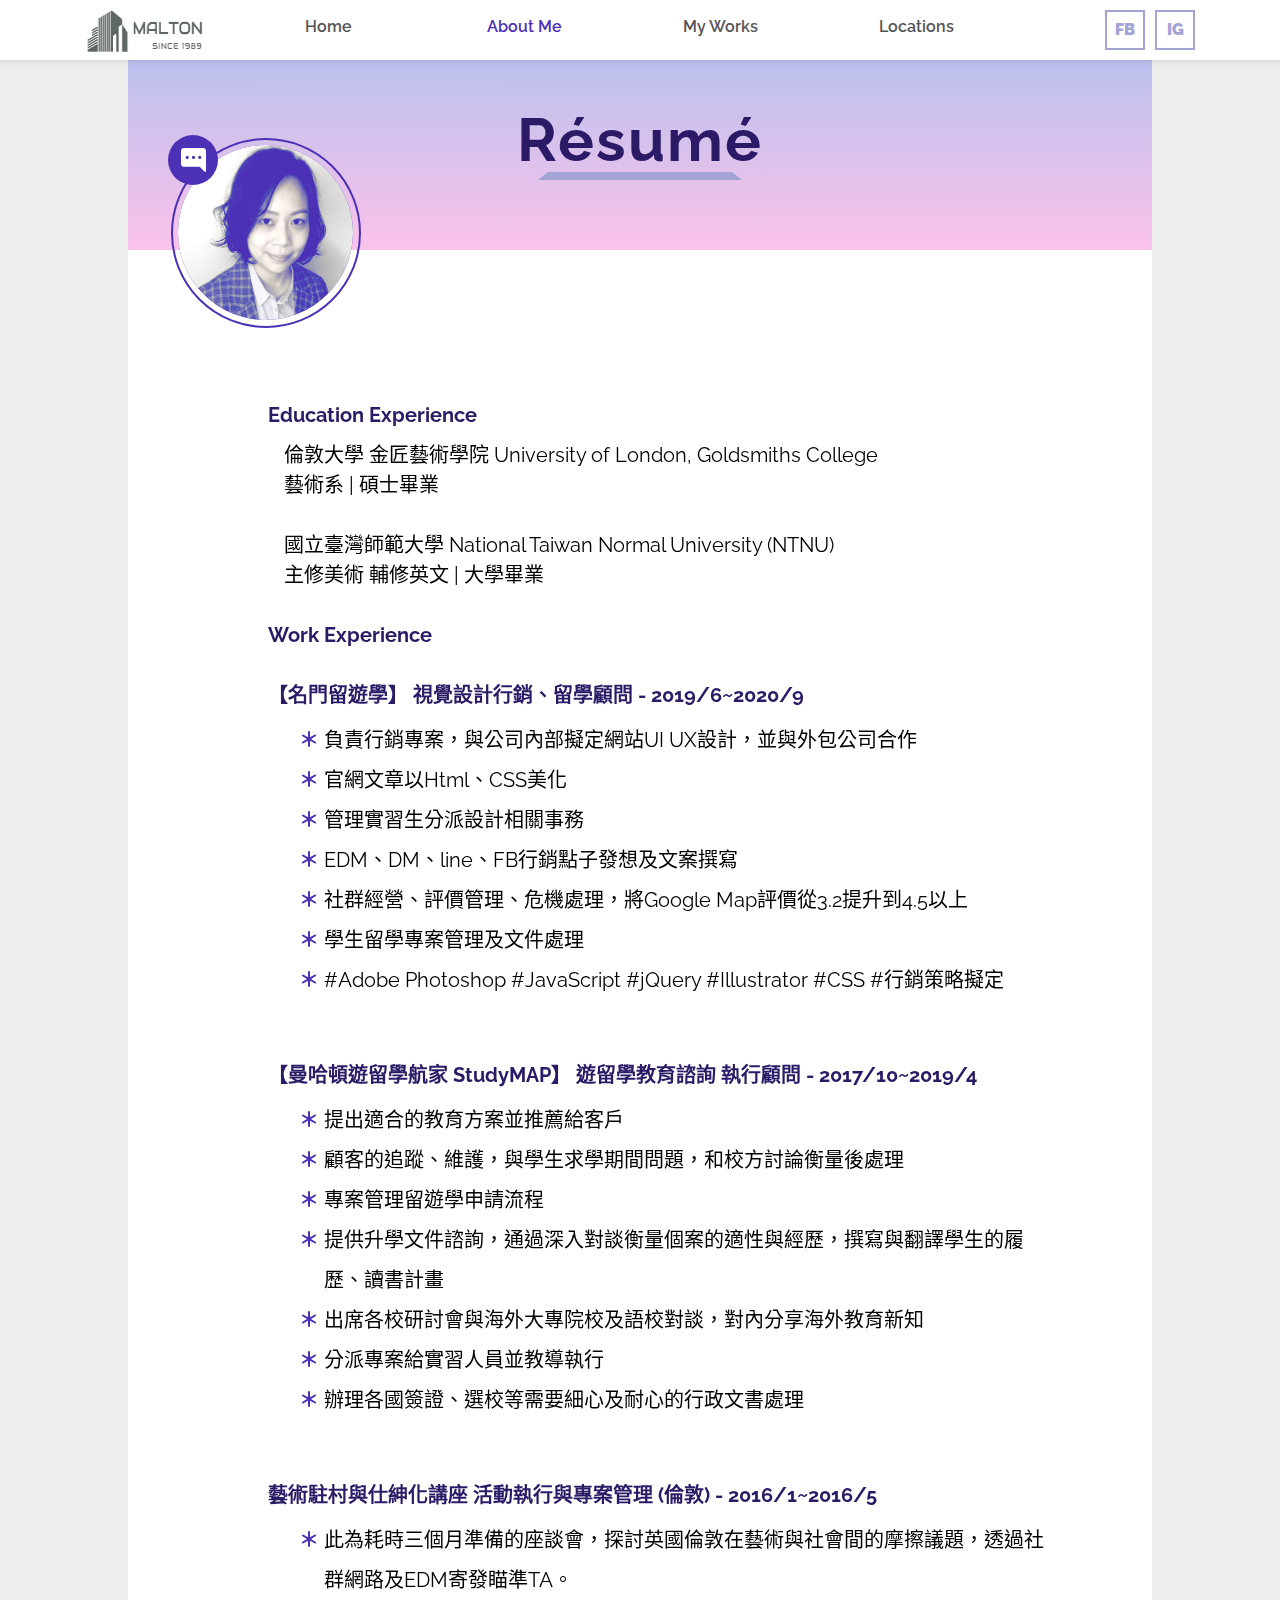
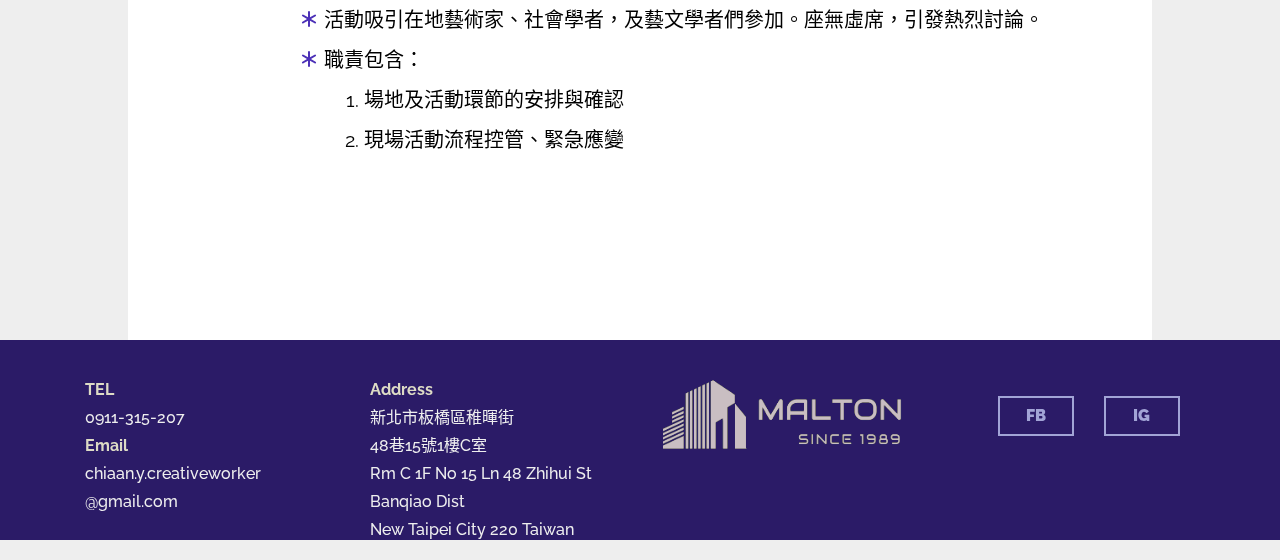
==== about.html @ 134e30ca "Initial commit" ====
<!DOCTYPE html>
<html lang="zh-TW">
<head>
    <meta charset="UTF-8">
    <meta name="viewport" content="width=device-width, initial-scale=1.0">
    <title>Chia-An Yang:Résumé</title>
    
    <link rel="icon" href="img/icons/browser.svg">
    <link rel="stylesheet" href="css/reset.css">
    <link rel="stylesheet" href="css/bootstrap-grid.css">
    <link href="https://fonts.googleapis.com/css2?family=Raleway:wght@400&display=swap" rel="stylesheet">
    <link rel="stylesheet" href="css/pattern.css">
    <link rel="stylesheet" href="css/style.css">
</head>
    <body>
        <!-- start nav section -->
    <nav class="show">
        <div class="container">
           <div class="nav-top">
               <!-- nav when scrolling -->
               <img class="logo2" src="img/Logo/malton-horizontal_2.PNG" alt="">
               <ul class="row d-none d-lg-flex d-md-flex">
                   <li class="col-lg-3 col-md-3 "><a title="Demo of a Homepage for business" href="index.html">Home</a></li>
                   <li class="col-lg-3 col-md-3 "><a title="My Résumé" class="is-highlight" href="about.html">About Me</a></li>
                   <li class="col-lg-3 col-md-3 "><a title="My portfolio"  href="products.html">My Works</a></li>
                   <li class="col-lg-3 col-md-3 "><a title="Demo of a localtion page" href="location.html">Locations</a></li>
               </ul>
               <div class="frame_btn">
                   <p>FB</p><p>IG</p>
               </div>
               <!-- nav-scroll hamburger -->
               <div class="frame_ham col-sm-2 col-3 d-lg-none d-md-none d-sm-flex d-flex order-last ">
                   <ul class="no-gutters flex-column">
                       <li class="col d-block"><a href="index.html">Home</a></li>
                       <li class="col d-block"><a href="about.html">About Me</a></li>
                       <li class="col d-block"><a href="products.html">My Works</a></li>
                       <li class="col d-block"><a href="location.html">Locations</a></li>
                       <li class="close-btn col d-block">X Close Menu</li>
                   </ul>
                   <img src="img/icons/ham.svg" alt="Hamburger">
               </div>
           </div>
        </div>
       </nav>
   <!-- end nav section -->
        <!-- start cv section -->
        <div class="cv_wrapper">
            <div class="cv_heading pattern-dots-md">
                <h1 class="center">Résumé</h1>
                <div class="personal-photo"><img src="img/Photo2_square.jpg" alt=""></div>
            </div>
            <section class="cv_body">
                <dl>
                    <!-- <dt class="cv_abMe">About Me</dt> -->
                    <!-- <dd class="cv_abMe">Lorem ipsum dolor sit amet consectetur adipisicing elit. Aspernatur omnis asperiores magni voluptatum cumque a, quisquam dolorem dolore quidem tempore!
                        Lorem ipsum dolor sit amet consectetur adipisicing elit. Reiciendis pariatur sed dicta repudiandae nobis molestias nostrum quaerat maxime autem fugit!
                    </dd> -->
    
                    <dt>Education Experience</dt>

                    <dd>倫敦大學 金匠藝術學院 University of London, Goldsmiths College</dd>
                    <dd>藝術系 | 碩士畢業</dd>
                    <dd>&emsp;</dd>
                    <dd> 國立臺灣師範大學 National Taiwan Normal University (NTNU)</dd>
                    <dd>主修美術 輔修英文 | 大學畢業</dd>   
    
                    <dt>Work Experience</dt>
                    <dt>【名門留遊學】 視覺設計行銷、留學顧問 - 2019/6~2020/9</dt>
                    <dd><ul class="cv_list">
                        <li> 負責行銷專案，與公司內部擬定網站UI UX設計，並與外包公司合作</li>
                        <li> 官網文章以Html、CSS美化</li>
                        <li> 管理實習生分派設計相關事務</li>
                        <li> EDM、DM、line、FB行銷點子發想及文案撰寫</li>
                        <li> 社群經營、評價管理、危機處理，將Google Map評價從3.2提升到4.5以上</li>
                        <li> 學生留學專案管理及文件處理</li>
                        <li>#Adobe Photoshop #JavaScript #jQuery #Illustrator #CSS #行銷策略擬定</li>
                    </ul></dd>
                    
                    <dd>&emsp;</dd>
                    <dt>【曼哈頓遊留學航家 StudyMAP】 遊留學教育諮詢 執行顧問 - 2017/10~2019/4</dt>
                    <dd>
                        <ul class="cv_list">
                            <li>  提出適合的教育方案並推薦給客戶</li>
                            <li>  顧客的追蹤、維護，與學生求學期間問題，和校方討論衡量後處理</li>
                            <li>  專案管理留遊學申請流程 </li>
                            <li>  提供升學文件諮詢，通過深入對談衡量個案的適性與經歷，撰寫與翻譯學生的履歷、讀書計畫</li>
                            <li>  出席各校研討會與海外大專院校及語校對談，對內分享海外教育新知</li>
                            <li>  分派專案給實習人員並教導執行</li>
                            <li>  辦理各國簽證、選校等需要細心及耐心的行政文書處理  </li>
                        </ul>
                    </dd>
                    <dd>&emsp;</dd>
                <dt>藝術駐村與仕紳化講座 活動執行與專案管理 (倫敦) - 2016/1~2016/5</dt>
                    <dd>
                        <ul class="cv_list">
                            <li> 此為耗時三個月準備的座談會，探討英國倫敦在藝術與社會間的摩擦議題，透過社群網路及EDM寄發瞄準TA。</li>
                            <li> 活動吸引在地藝術家、社會學者，及藝文學者們參加。座無虛席，引發熱烈討論。</li>
                            <li>職責包含：
                                <ol> 
                                <li> 場地及活動環節的安排與確認</li>
                                <li> 現場活動流程控管、緊急應變</li>
                                </ol>
                            </li>
                        </ul>
                    </dd>
                    <dd>&emsp;</dd>
                    <!-- <dd>title</dd>
                        <dd>
                            <ul class="cv_list">list of responsibilities

                            </ul>
                        </dd> -->
                </dl>
            </section>
        </div>
    
        <!-- end cv section -->
        <footer>
            <div class="container">
                <div class="row">
                    <ul class="footer-l col-lg-3 col-md-6 col-sm-6 col-12">
                        <li class="np"><span>TEL</span><br> 0911-315-207</li>
                        <li class="np"><span>Email</span><br>chiaan.y.creativeworker<br>@gmail.com</li>
                    </ul>
                    <ul class="footer-l col-lg-3 col-md-6 col-sm-6 col-12">
                        <li><span>Address</span><br>新北市板橋區稚暉街<br>48巷15號1樓C室<br>Rm C 1F No 15 Ln 48 Zhihui St Banqiao Dist<br>New Taipei City 220 Taiwan</li>
                    </ul>
                    <img class="col-lg-3 col-md-6 col-sm-12 col-12 order-first order-lg-0 order-md-0 flex-grow-0" src="img/Logo/malton-horizontal_2.PNG" alt="">
                    <ul class="footer-r col-lg-3 col-md-6 col-sm-12 col-12">
                        <li class="frame_btn col-5">
                            <p>FB</p>
                        </li>
                        <li class="frame_btn col-5">
                            <p>IG</p>
                        </li>
                    </ul>
                </div>
            </div>
        </footer>

<script src="js/jQuery/jquery-3.5.1.js"></script>   
<script>
$('.frame_ham').click(function(evt){

    if(!$('.frame_ham > ul').hasClass('open')){
            $('.frame_ham > ul').addClass('open');
            }
    })
    $('.close-btn').click(function(evt){
        evt.stopPropagation();
        $('.frame_ham > ul').removeClass('open');
})
</script>
    </body>
    </html>
---- css/pattern.css ----
.pattern-checks-sm{background-image:repeating-linear-gradient(45deg, currentColor 25%, transparent 25%, transparent 75%, currentColor 75%, currentColor),repeating-linear-gradient(45deg, currentColor 25%, transparent 25%, transparent 75%, currentColor 75%, currentColor);background-position:0 0,10px 10px;background-size:calc(2 * 10px) calc(2 * 10px)}.pattern-checks-md{background-image:repeating-linear-gradient(45deg, currentColor 25%, transparent 25%, transparent 75%, currentColor 75%, currentColor),repeating-linear-gradient(45deg, currentColor 25%, transparent 25%, transparent 75%, currentColor 75%, currentColor);background-position:0 0,25px 25px;background-size:calc(2 * 25px) calc(2 * 25px)}.pattern-checks-lg{background-image:repeating-linear-gradient(45deg, currentColor 25%, transparent 25%, transparent 75%, currentColor 75%, currentColor),repeating-linear-gradient(45deg, currentColor 25%, transparent 25%, transparent 75%, currentColor 75%, currentColor);background-position:0 0,50px 50px;background-size:calc(2 * 50px) calc(2 * 50px)}.pattern-checks-xl{background-image:repeating-linear-gradient(45deg, currentColor 25%, transparent 25%, transparent 75%, currentColor 75%, currentColor),repeating-linear-gradient(45deg, currentColor 25%, transparent 25%, transparent 75%, currentColor 75%, currentColor);background-position:0 0,100px 100px;background-size:calc(2 * 100px) calc(2 * 100px)}.pattern-grid-sm{background-image:linear-gradient(currentColor 1px, transparent 1px),linear-gradient(to right, currentColor 1px, transparent 1px);background-size:10px 10px}.pattern-grid-md{background-image:linear-gradient(currentColor 1px, transparent 1px),linear-gradient(to right, currentColor 1px, transparent 1px);background-size:25px 25px}.pattern-grid-lg{background-image:linear-gradient(currentColor 1px, transparent 1px),linear-gradient(to right, currentColor 1px, transparent 1px);background-size:50px 50px}.pattern-grid-xl{background-image:linear-gradient(currentColor 1px, transparent 1px),linear-gradient(to right, currentColor 1px, transparent 1px);background-size:100px 100px}.pattern-dots-sm{background-image:radial-gradient(currentColor .5px, transparent .5px);background-size:calc(10 * .5px) calc(10 * .5px)}.pattern-dots-md{background-image:radial-gradient(currentColor 1px, transparent 1px);background-size:calc(10 * 1px) calc(10 * 1px)}.pattern-dots-lg{background-image:radial-gradient(currentColor 1.5px, transparent 1.5px);background-size:calc(10 * 1.5px) calc(10 * 1.5px)}.pattern-dots-xl{background-image:radial-gradient(currentColor 2px, transparent 2px);background-size:calc(10 * 2px) calc(10 * 2px)}.pattern-cross-dots-sm{background-image:radial-gradient(currentColor .5px, transparent .5px),radial-gradient(currentColor .5px, transparent .5px);background-size:calc(20 * .5px) calc(20 * .5px);background-position:0 0,calc(10 * .5px) calc(10 * .5px)}.pattern-cross-dots-md{background-image:radial-gradient(currentColor 1px, transparent 1px),radial-gradient(currentColor 1px, transparent 1px);background-size:calc(20 * 1px) calc(20 * 1px);background-position:0 0,calc(10 * 1px) calc(10 * 1px)}.pattern-cross-dots-lg{background-image:radial-gradient(currentColor 1.5px, transparent 1.5px),radial-gradient(currentColor 1.5px, transparent 1.5px);background-size:calc(20 * 1.5px) calc(20 * 1.5px);background-position:0 0,calc(10 * 1.5px) calc(10 * 1.5px)}.pattern-cross-dots-xl{background-image:radial-gradient(currentColor 2px, transparent 2px),radial-gradient(currentColor 2px, transparent 2px);background-size:calc(20 * 2px) calc(20 * 2px);background-position:0 0,calc(10 * 2px) calc(10 * 2px)}.pattern-vertical-lines-sm{background-image:repeating-linear-gradient(to right, currentColor, currentColor 1px, transparent 1px, transparent);background-size:10px 10px}.pattern-horizontal-lines-sm{background-image:repeating-linear-gradient(0deg, currentColor, currentColor 1px, transparent 1px, transparent);background-size:10px 10px}.pattern-diagonal-lines-sm{background-image:repeating-linear-gradient(45deg, currentColor 0, currentColor 1px, transparent 0, transparent 50%);background-size:10px 10px}.pattern-vertical-lines-md{background-image:repeating-linear-gradient(to right, currentColor, currentColor 1px, transparent 1px, transparent);background-size:25px 25px}.pattern-horizontal-lines-md{background-image:repeating-linear-gradient(0deg, currentColor, currentColor 1px, transparent 1px, transparent);background-size:25px 25px}.pattern-diagonal-lines-md{background-image:repeating-linear-gradient(45deg, currentColor 0, currentColor 1px, transparent 0, transparent 50%);background-size:25px 25px}.pattern-vertical-lines-lg{background-image:repeating-linear-gradient(to right, currentColor, currentColor 1px, transparent 1px, transparent);background-size:50px 50px}.pattern-horizontal-lines-lg{background-image:repeating-linear-gradient(0deg, currentColor, currentColor 1px, transparent 1px, transparent);background-size:50px 50px}.pattern-diagonal-lines-lg{background-image:repeating-linear-gradient(45deg, currentColor 0, currentColor 1px, transparent 0, transparent 50%);background-size:50px 50px}.pattern-vertical-lines-xl{background-image:repeating-linear-gradient(to right, currentColor, currentColor 1px, transparent 1px, transparent);background-size:100px 100px}.pattern-horizontal-lines-xl{background-image:repeating-linear-gradient(0deg, currentColor, currentColor 1px, transparent 1px, transparent);background-size:100px 100px}.pattern-diagonal-lines-xl{background-image:repeating-linear-gradient(45deg, currentColor 0, currentColor 1px, transparent 0, transparent 50%);background-size:100px 100px}.pattern-vertical-stripes-sm{background-image:linear-gradient(90deg, transparent 50%, currentColor 50%);background-size:10px 10px}.pattern-horizontal-stripes-sm{background-image:linear-gradient(0deg, transparent 50%, currentColor 50%);background-size:10px 10px}.pattern-diagonal-stripes-sm{background:repeating-linear-gradient(45deg, transparent, transparent 10px, currentColor 10px, currentColor calc(2 * 10px))}.pattern-vertical-stripes-md{background-image:linear-gradient(90deg, transparent 50%, currentColor 50%);background-size:25px 25px}.pattern-horizontal-stripes-md{background-image:linear-gradient(0deg, transparent 50%, currentColor 50%);background-size:25px 25px}.pattern-diagonal-stripes-md{background:repeating-linear-gradient(45deg, transparent, transparent 25px, currentColor 25px, currentColor calc(2 * 25px))}.pattern-vertical-stripes-lg{background-image:linear-gradient(90deg, transparent 50%, currentColor 50%);background-size:50px 50px}.pattern-horizontal-stripes-lg{background-image:linear-gradient(0deg, transparent 50%, currentColor 50%);background-size:50px 50px}.pattern-diagonal-stripes-lg{background:repeating-linear-gradient(45deg, transparent, transparent 50px, currentColor 50px, currentColor calc(2 * 50px))}.pattern-vertical-stripes-xl{background-image:linear-gradient(90deg, transparent 50%, currentColor 50%);background-size:100px 100px}.pattern-horizontal-stripes-xl{background-image:linear-gradient(0deg, transparent 50%, currentColor 50%);background-size:100px 100px}.pattern-diagonal-stripes-xl{background:repeating-linear-gradient(45deg, transparent, transparent 100px, currentColor 100px, currentColor calc(2 * 100px))}.pattern-zigzag-sm{background:linear-gradient(135deg, currentColor 25%, transparent 25%) -10px 0,linear-gradient(225deg, currentColor 25%, transparent 25%) -10px 0,linear-gradient(315deg, currentColor 25%, transparent 25%),linear-gradient(45deg, currentColor 25%, transparent 25%);background-size:calc(2 * 10px) calc(2 * 10px)}.pattern-zigzag-md{background:linear-gradient(135deg, currentColor 25%, transparent 25%) -25px 0,linear-gradient(225deg, currentColor 25%, transparent 25%) -25px 0,linear-gradient(315deg, currentColor 25%, transparent 25%),linear-gradient(45deg, currentColor 25%, transparent 25%);background-size:calc(2 * 25px) calc(2 * 25px)}.pattern-zigzag-lg{background:linear-gradient(135deg, currentColor 25%, transparent 25%) -50px 0,linear-gradient(225deg, currentColor 25%, transparent 25%) -50px 0,linear-gradient(315deg, currentColor 25%, transparent 25%),linear-gradient(45deg, currentColor 25%, transparent 25%);background-size:calc(2 * 50px) calc(2 * 50px)}.pattern-zigzag-xl{background:linear-gradient(135deg, currentColor 25%, transparent 25%) -100px 0,linear-gradient(225deg, currentColor 25%, transparent 25%) -100px 0,linear-gradient(315deg, currentColor 25%, transparent 25%),linear-gradient(45deg, currentColor 25%, transparent 25%);background-size:calc(2 * 100px) calc(2 * 100px)}.pattern-triangles-sm{background-image:linear-gradient(45deg, currentColor 50%, transparent 50%);background-size:10px 10px}.pattern-triangles-md{background-image:linear-gradient(45deg, currentColor 50%, transparent 50%);background-size:25px 25px}.pattern-triangles-lg{background-image:linear-gradient(45deg, currentColor 50%, transparent 50%);background-size:50px 50px}.pattern-triangles-xl{background-image:linear-gradient(45deg, currentColor 50%, transparent 50%);background-size:100px 100px}.text-pattern{-webkit-background-clip:text;background-clip:text;-webkit-text-fill-color:transparent}.pattern-w-sm{width:10px}.pattern-h-sm{height:10px}.pattern-w-md{width:25px}.pattern-h-md{height:25px}.pattern-w-lg{width:50px}.pattern-h-lg{height:50px}.pattern-w-xl{width:100px}.pattern-h-xl{height:100px}
/*# sourceMappingURL=pattern.min.css.map */
---- css/style.css ----
/*
1. global
    {variable; generic tags; z-index rule}
2. nav
3. 

code pen style reference:
https://codepen.io/chia-an-yang/pen/bGpMVVq
*/


/* ==== Global ==== */

:root{
    --main-c: #4c31b7;
    --main-dk-c: #2b1b67;
    --support-c: #a2a4d6;
    --support2-c: #dddbc5;
    --font-c: #555;
    --highlight-c: #afed9c;
    --bg-c: #EEE;
    --font: 'Raleway', sans-serif;
    --border:5px solid lightgray;
    --trans: All 0.3s ;
    --box-sh: 0 0 10px rgba(0,0,0,0.1), 0 0 5px rgba(0,0,0,0.1);
  
}
*{
    font-family: var(--font);
    box-sizing:border-box;
}
html,body{
  background-color: var(--bg-c);
}

section {
    position: relative;
    margin: 50px;
    /* border: var(--border); */
    border-radius: 5px;
    padding: 10px 30px 20px;
    background-color: rgba(256,256,256,0.6);
  }
  @media (min-width:993px) and (max-width:1200px){
    section {
      margin: 30px;
      padding: 10px 20px 20px;
    }
  }
  @media (min-width:769px) and (max-width:992px){
    section {
      margin: 15px;
      padding: 10px 15px 20px;
    }
    }
  @media (max-width:768px){
    section {
      margin: 15px;
      padding: 10px 10px 20px;
    }
  }
h1 {
    font-weight: 700;
    font-size: 60px;
    margin: 20px 0;
    line-height: 2.5em;
    color: #222;
  }
  @media (min-width:993px) and (max-width:1200px){
    h1 {
      font-size: 48px;
      margin: 15px 0;
    }
  }
  @media (min-width:769px) and (max-width:992px){
    h1 {
      font-size: 36px;
    }
    }
    @media (max-width:768px){
      h1 {
        font-size: 36px;
        font-weight: 500;
      }
      }
  
h3 {
    font-weight: 600;
    font-size: 40px;
    margin: 20px 0;
    line-height: 2.5rem;
    color: #4c31b7;
  }
@media (min-width:769px) and (max-width:992px){
    h3 {
      font-size: 36px;
      margin: 15px 0;
      line-height: 2rem;
    }
  }
@media (max-width:768px){
    h3 {
      font-size: 25px;
      line-height: 1.5rem;
    }
    }
.np{
  white-space: nowrap;
}
.row h1{
  flex: 1;
}
h1.center{
  text-align: center;
  margin: 40px 0;
  line-height: 2.5rem;
  letter-spacing: 2px;
}
h1.center:after{
  content: "";
  display: block;
  height: 10px;
  width: 20%;
  border-bottom: 8px solid #a2a4d6;
  position: relative;
  bottom: -10px;
  margin: 0 auto;
  border-left: 10px solid transparent;
  border-right: 10px solid transparent;
}

h3.center {
    letter-spacing: 2px;
  }
  h3.center:after {
    content: "";
    display: block;
    height: 100%;
    width: 0;
    border-left: 8px solid #a2a4d6;
    position: absolute;
    top: 0;
    left:-10px;
    margin: 0 auto;
    border-top: 20px solid transparent;
    border-bottom: 20px solid transparent;
  }
  
  p,a {
    font-weight: 600;
    font-size: 16px;
    margin: 20px 0;
    line-height: 2.5rem;
    color: #555;
  }
  @media (max-width:768px){
    p,a {
      line-height: 1.5rem;
    }
    }
  a{
      text-decoration: none;
  }
  a:link{
      color: inherit;
      line-height: 1.5rem;
  }
  ul{
      list-style-type: none;  
  }
  a.is-highlight{
    color: var(--main-c) ;
  }

  /* ==== nav ==== */
nav{
    position: absolute;
    left:50%;
    transform: translateX(-50%);
    width:100%;
  }
  nav .row .frame_btn p,nav ul li{
    cursor: pointer;
  }
  nav{
      z-index: 100;

  }
  .nav-top{
      height: 15px;
      visibility: hidden;
  }
  nav ul.nav-btm{
      height: 100px;
      justify-content: flex-end;
      mix-blend-mode: multiply;
  }
  @media (max-width:768px){
    nav ul.nav-btm{
      pointer-events: none;
    }
  }
  nav .nav-btm{
    justify-content: flex-end;
  }
  @media (max-width:576px){
    nav ul.nav-btm{
      justify-content: space-between;
    }
  }
  nav ul.nav-btm.row,nav .nav-top ul.row{
    height: 60px;
  }
  nav .nav-top ul.row{
   margin-top: 0;
   margin-bottom: 0;
  }
  nav .nav-btm.row > li,nav .nav-top ul li{
    position: relative;
    text-align: center;
    line-height:20px;
    padding-top:15px;
    height:100%;
    color: var(--font-c);
    transition: var(--trans);
  }


  ul.nav-btm > li::after{
    content: "";
    display: block;
    height: 0px;
    width: 20px;
    border-bottom: 5px solid #a2a4d6;
    position: absolute;
    bottom: 0;
    left:50%;
    transform: translateX(-50%);
    margin: 0 auto;
    border-left: 10px solid transparent;
    border-right: 10px solid transparent;
  }
  ul.nav-btm > li:hover{
    color: var(--main-c);
    height: 50px;
  }
  nav .nav-btm .logo{
    position: absolute;
    left:50%;
    transform: translateX(-50%);
    display: block;
    width: 100px;
    height: auto;
    margin: 0 auto;
    mix-blend-mode: multiply;
  }
  nav .frame_btn{
    display: flex;
    flex-direction: row;
    justify-content: flex-end;
  }

  nav .frame_btn p{
    flex:40px;
    flex-grow:0;
    flex-shrink:0;
    margin-left: 10px;
    color: var(--support-c);
  }
  .frame_btn p{
    display: block;
    line-height:36px;
    height:40px;
    color: var(--support-c);
    font-weight: 900;
    border: 2px solid var(--support-c);
    text-align: center;
    cursor: pointer;
  }
nav .frame_ham > ul{
  margin-top: 0;
  position: absolute;
  top: 0;
  right: 0;
  height: 40px;
  width: 40px;
  overflow: hidden;
  border: 2px solid var(--support-c);
  transition: var(--trans);
  background-color: rgba(238,238,238,0);
}

  
.frame_ham > ul.open{
height:auto;
width: 250px;
padding: 10px 30px 30px 5px;
background-color: rgba(238,238,238,0.8);
}
nav .frame_ham > ul li{
  padding:2px 10px 2px;
  border-bottom: 2px solid var(--main-c);
}
nav .frame_ham > ul li:hover{
background-color: var(--main-c);
color: var(--bg-c);
}
nav .frame_ham > ul li:last-child{
  padding:5px 10px;
  margin: 2px auto;
  border-bottom: none;
  color: #EEE;
  background-color: var(--support-c);
}
.frame_ham{
  flex: 40px;
  margin-top: 20px;
  margin-bottom: 20px;
  height:40px;
  width: 40px;
  padding: 5px;
  color: var(--support-c);
  cursor: pointer;
  transition: var(--trans);
}
.nav-top .frame_ham{
  margin-top: 10px;
}
.frame_ham img{
  height:30px;
  width: 35px;
  position: absolute;
  top: 5px;
  right: 5px;
  }


  /* ==== carasoul ==== */
  .carasoul{
    position: absolute;
    top: 0;
    margin: 0;
    padding: 0;
    z-index: 1;
    height: 100vh;
    overflow: hidden;
  }
  .carasoul img{
    width:100%;
    min-width: 1000px;
    object-position: center;
  }
  /* ==== carasoul-txt ==== */
.carasoul-txt-1,.carasoul-txt-2{
  position: absolute;
  top:100vh;
  left:10%;
  width:30%;
  opacity: 0;
  z-index: 10;
}
@media (min-width:769px) and (max-width:992px){
  .carasoul-txt-1,.carasoul-txt-2{
      margin: 30px;
      left: 0;
      width:50%;
    }
  }
@media (max-width:768px){
.carasoul-txt-1,.carasoul-txt-2{
    position: absolute;
    top:100vh;
    margin: 15px;
    left: 0;
    width:calc(100% - 30px);
  }
}
.flyIn{
  animation: flyIn 1s 0.5s both;
}
@keyframes flyIn{
    0%{top:100vh;opacity: 0;}
    100%{top:220px;opacity: 1;}
  }
  .carasoul-txt-1 .frame_btn p,.carasoul-txt-2 .frame_btn p{
    color: var(--main-c);
    border-color: var(--main-c);
  }
  /* ==== intros ==== */
  .wrapper{
    top:100vh;
    position: relative;
    display: flex;
    flex-direction: column;
    color: #FFF;
    background-color: var(--bg-c);

  }
  .intro-1,.intro-2{
    flex:1;
    padding-top:50px;
    padding-bottom: 150px;
  }
  .intro-1 img,.intro-2 img{
    mix-blend-mode: multiply;
    display: block;
    margin-top: 25px;
    margin-left:auto;
    margin-right:auto;
    max-width: 100%;
  }
  .intro-2{
    flex:1;
        background-image: url(../img/carousel_1.jpg);
    background-size: cover;
    background-repeat: no-repeat;
    background-attachment: fixed;
    
  }
  .intro-2 .container .row{
    flex-direction: row-reverse;
  }
  .intro-2 h3,.intro-2 p{
    color: #FFF;
  }
  .intro-2 img{
    mix-blend-mode: normal;
    display: block;
    width:90%;
    height: auto;
    object-fit: contain;
    margin-left: 0;
    filter: grayscale(40%) brightness(120%);
    opacity: 0.9;
  }
 /* ==== footer ==== */
 footer{
   flex:1;
   height:200px;
   background-color: var(--main-dk-c);
   padding-top: 20px;
   padding-bottom: 50px;
   
 }
 footer ul li{
  font-weight: 500;
  color: var(--bg-c);
 }
 @media (min-width:769px) and (max-width:992px){
  footer ul li{
    text-align: center;
   }
  }
@media (max-width:768px){
  footer ul li{
text-align: center;
   }
}
 footer ul li span{
  font-weight: 700;
  color: var(--support2-c);
  display:inline-block;
  margin-right: 20px;
 }
 .footer-l li{
   line-height: 28px;
 }
 .footer-r{
   display: flex;
   flex-direction: row;
   justify-content: flex-end;
 }
 @media (max-width:768px){
  .footer-r{
    justify-content: center;
   }
}
 .footer-r li{
   flex:1;
 }
 footer img{
  mix-blend-mode: lighten;
  height: 80px;
  object-fit: contain;
  filter: invert(1);
  margin-top: 16px;
 }

  /* ==== map ==== */
  .wrapper.w_map{
  top:60px;
  padding-bottom: 0;
  }
  .wrapper.w_map section{
    padding-bottom: 150px;
    }
nav.show{
  width:100vw;
  background-color: #fff;
  box-shadow: 0 0 10px rgba(0,0,0,0.1), 0 0 5px rgba(0,0,0,0.1);
  position: fixed;
  top:0;
}
nav.show .nav-top{
  visibility: visible;
  display: flex;
  width: 100%;
  height:60px;
  /* overflow: hidden;  */
  background-color: #fff;
}
nav.show .nav-btm{
  display:none;
}

nav.show ul li:after{
  display: none;
}
nav.show .logo2{
  flex:2;
  width: 120px;
  height: 48px;
  opacity: 0.8;
  flex-grow: 0;
  margin-top: 8px;
}
nav.show ul{
  flex:8;
}
nav.show .frame_btn{
  flex:2;
}
nav.show .frame_btn p{
  margin-top: 10px;
  margin-bottom: 10px;
}
.map h3{
  font-size: 30px;
}
.map p{
  height: fit-content;
  align-self: end;
  line-height: 20px;
}
.map iframe{
border: var(--border);
width: 100%;
height: 400px;
}
.map .row{
  padding: 20px 20px;
  align-items: baseline;
}
/* ==== products ==== */
.product.wrapper{
  top:60px
}
.product-sec{
  padding: 20px;
  margin-left: 20px;
  margin-right: 20px;
}
.product-sec h3{
font-size: 36px;
letter-spacing: 2px;
}
.product-holder,.product-genre{
  overflow: hidden;
  flex-grow: 0;
  flex-shrink: 0; 
   
}
.product-holder{
  box-shadow: 0 0 20px rgba(0,0,0,0.1),0 0 5px rgba(0,0,0,0.2);
  overflow: hidden;
  margin-bottom: 15px;
}
.product-img{
  position: relative;
  width: 100%;
  flex: 200px;
  flex-grow: 0;
  overflow: hidden;
  padding:0;

}
.product-img>img{
  position: relative;
  object-fit: cover;
  min-height: 100%;
  min-width: 100%;
  height: 200px;
  width: 250px;
  box-shadow: inset 0 0 10px rgba(0,0,0,0.6);
}
.product-text{
  width: 100%;
  line-height: 1.5rem;
  padding:0 15px;
}
.product-text dt,.product-text dd{
  color: var(--font-c);
  font-size: 16px;
  line-height: 1.5rem;
  margin: 5px 0;
}
 
.product-text dt{
  font-weight: 700;
}
.product-text dd span{
  text-decoration: underline;
  color: var(--main-c);
  margin: 0 5px;
}
.goto-link{
  display: block;
  position: absolute;
  top:1em;
  right:17px;
  background-image: url(../img/icons/goto.svg);
  background-size: contain;
  height: 20px;
  width: 20px;
  margin: 0;
  cursor: pointer;
}
/* ==== about me ==== */
/* cv section */
.cv_wrapper{
  position: relative;
  height:auto;
  width:100%;
  max-width:1024px;
  margin:0 auto;
  background-color: #fff;
  padding:0 0 50px;
}
.cv_wrapper h1{
  color: var(--main-dk-c)
}

.cv_heading{
  position: relative;
  height:250px;
  /* background-image: url(../img/CV_bg.jpg); */
  /* background-size: cover; */
  background:linear-gradient(to top, #fbc2eb 0%, #a6c1ee 100%);;
  text-align: center;
  padding-top:80px;
  
}
@media (min-width:769px) and (max-width:992px){
  .cv_heading{
    height:300px;
  }
}
@media (max-width:768px){
  .cv_heading{
    height:400px;
    padding-top:120px;
  }
  }
.cv_wrapper .personal-photo{
  position: absolute;
  bottom:-70px;
  left:50px;
  height:175px;
  width:175px;
  border-radius: 50%;
  background-color: var(--main-c);
  
}
@media (max-width:768px){
  .cv_wrapper .personal-photo{
    bottom:-80px;
    left:50%;
    transform: translateX(-50%);    
  }
  }
.cv_wrapper .personal-photo img{
  display:block;
  position: absolute;
  top:0;
  left:0;
  height:175px;
  width:175px;
  border-radius: 50%;
  filter: grayscale(80%) brightness(110%);
  mix-blend-mode: lighten;
  overflow: hidden;
  
}
.cv_wrapper .personal-photo:before{
  content:"";
  position: absolute;
  top:50%;
  left:50%;
  transform: translate(-50%, -50%);
  height:190px;
  width:190px;
  border-radius: 50%;
  border:2px solid var(--main-c);
}
.cv_wrapper .personal-photo:after{
  content:"";

  color:#FFF;
  position: absolute;
  top:0;
  left:0;
  transform: translate(-20%, -20%);
  height:50px;
  width:50px;
  border-radius: 50%;
  background-color:var(--main-c);
  background-image: url(../img/icons/aboutPage__photo-icon.svg);
  background-size: 50%;
  background-position: center;
  background-repeat: no-repeat;
}
.cv_body{
  padding:0;
  margin: 150px 100px 100px;
  margin-left: 120px;
}
@media (min-width:769px) and (max-width:992px){
  .cv_body{
    margin: 150px  100px 50px;
    margin-left: 60px;
  }
  }
@media (max-width:768px){
  .cv_body{
    margin: 100px 15px 50px;
    margin-left: 15px;
  }
}
.cv_body dl{
  font-family: 'Raleway', sans-serif;
  font-size: 20px;
  line-height: 30px;
  margin-top:50px;
  margin-left:20px;
}
.cv_body dl dt{
  color:var(--main-dk-c);
  font-family: inherit;
  font-weight: 700;
  margin-top:30px;
  margin-bottom: 10px;
}
.cv_body dl dd{
  font-family: inherit;
  font-weight: 400;
  margin-left: 1rem;
}
@media (max-width:768px){
  .cv_body dl dd{
    margin-left: 0;
  }
  }
.cv_body .cv_abMe{
  color:var(--main-dk-c);
  text-align: center;
}
ul.cv_list{
  list-style-image: url(../img/icons/aboutPage__list-img.svg);
  line-height: 2.5rem;
}
ul.cv_list li>ol{
  list-style-image: none;
}
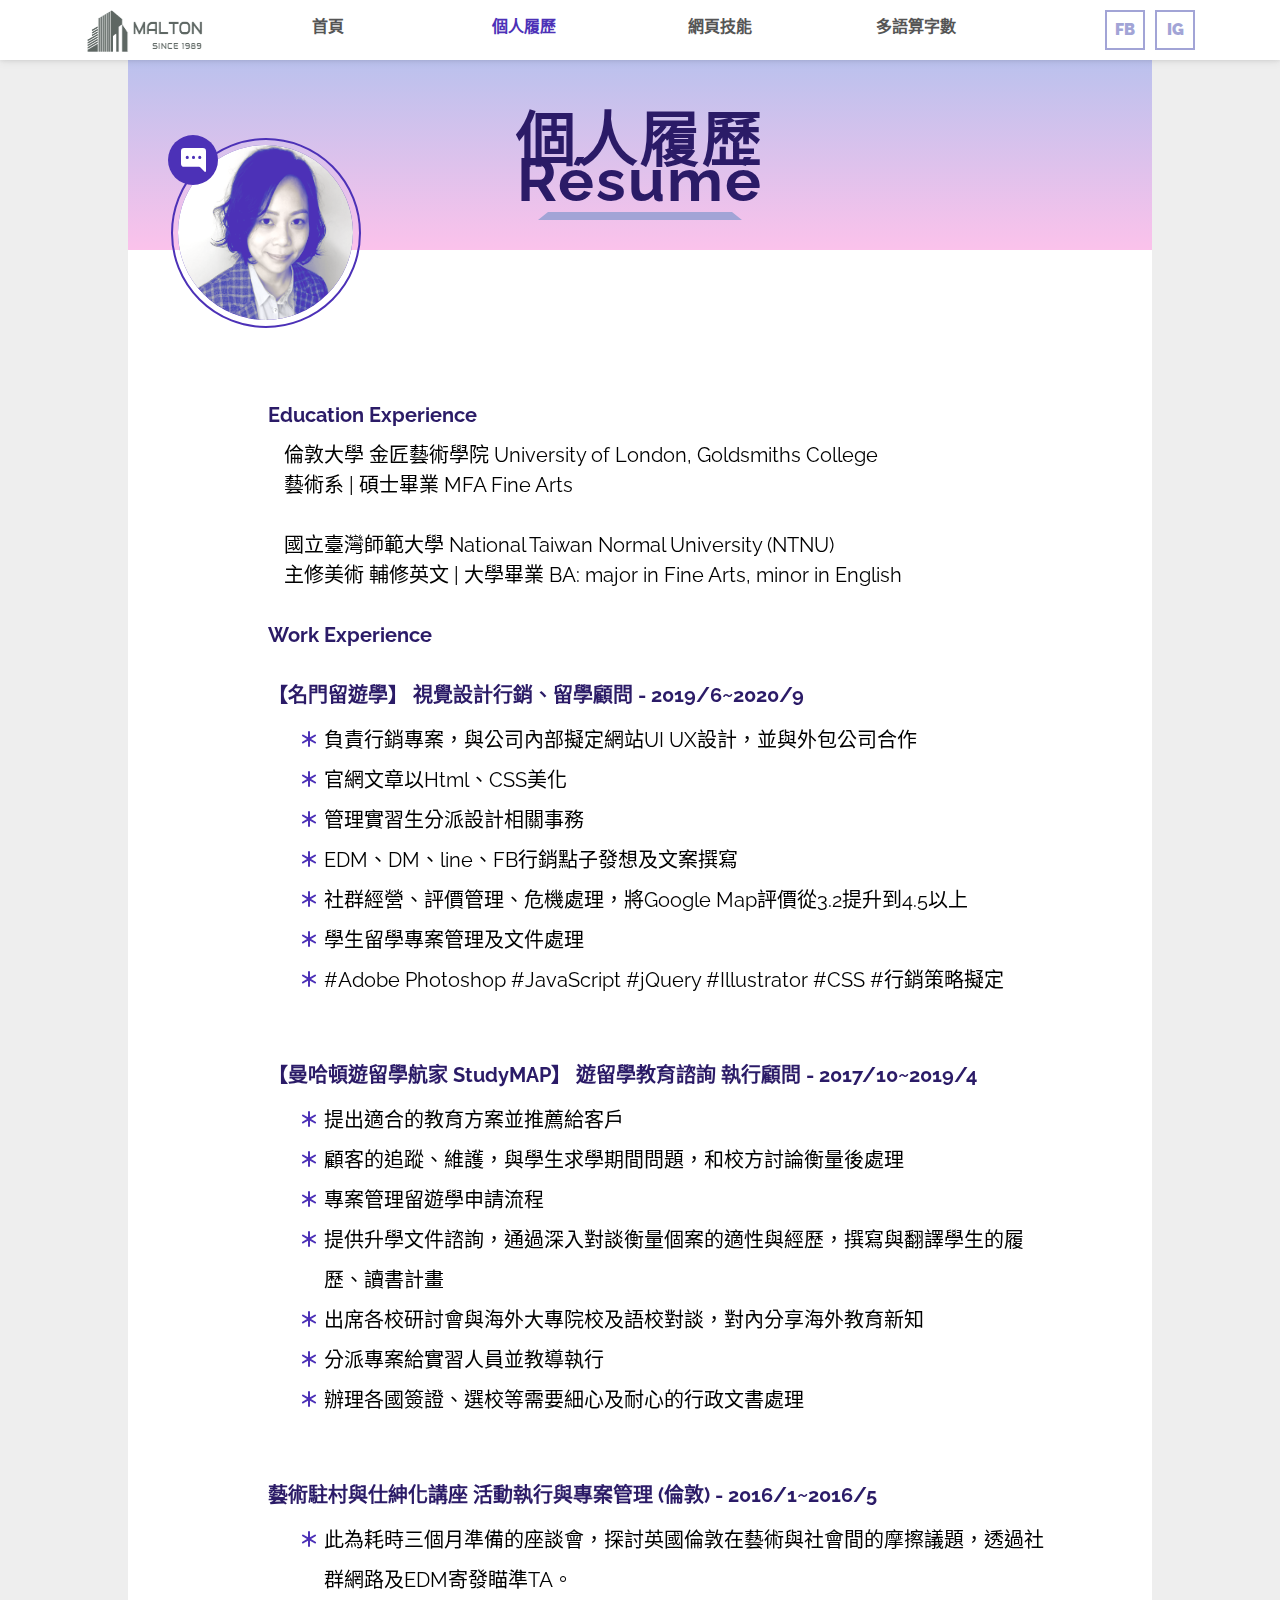
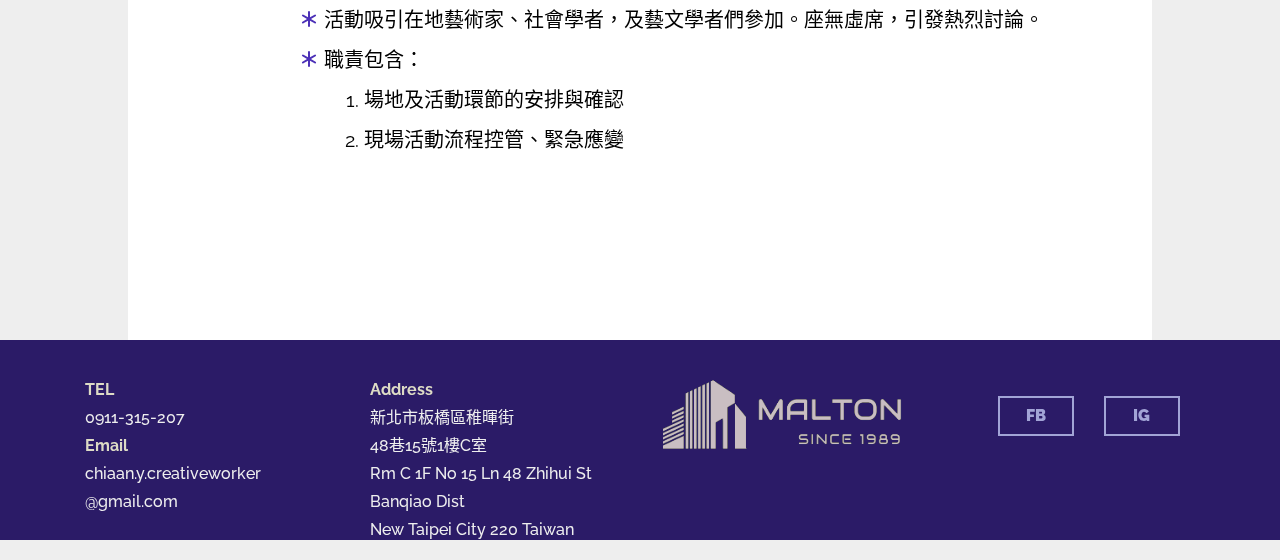
==== commit cc72c1cd: "Revised zh-TW ver. with new links...etc" ====
--- a/about.html
+++ b/about.html
@@ -1,155 +1,160 @@
-<!DOCTYPE html>
-<html lang="zh-TW">
-<head>
-    <meta charset="UTF-8">
-    <meta name="viewport" content="width=device-width, initial-scale=1.0">
-    <title>Chia-An Yang:Résumé</title>
-    
-    <link rel="icon" href="img/icons/browser.svg">
-    <link rel="stylesheet" href="css/reset.css">
-    <link rel="stylesheet" href="css/bootstrap-grid.css">
-    <link href="https://fonts.googleapis.com/css2?family=Raleway:wght@400&display=swap" rel="stylesheet">
-    <link rel="stylesheet" href="css/pattern.css">
-    <link rel="stylesheet" href="css/style.css">
-</head>
-    <body>
-        <!-- start nav section -->
-    <nav class="show">
-        <div class="container">
-           <div class="nav-top">
-               <!-- nav when scrolling -->
-               <img class="logo2" src="img/Logo/malton-horizontal_2.PNG" alt="">
-               <ul class="row d-none d-lg-flex d-md-flex">
-                   <li class="col-lg-3 col-md-3 "><a title="Demo of a Homepage for business" href="index.html">Home</a></li>
-                   <li class="col-lg-3 col-md-3 "><a title="My Résumé" class="is-highlight" href="about.html">About Me</a></li>
-                   <li class="col-lg-3 col-md-3 "><a title="My portfolio"  href="products.html">My Works</a></li>
-                   <li class="col-lg-3 col-md-3 "><a title="Demo of a localtion page" href="location.html">Locations</a></li>
-               </ul>
-               <div class="frame_btn">
-                   <p>FB</p><p>IG</p>
-               </div>
-               <!-- nav-scroll hamburger -->
-               <div class="frame_ham col-sm-2 col-3 d-lg-none d-md-none d-sm-flex d-flex order-last ">
-                   <ul class="no-gutters flex-column">
-                       <li class="col d-block"><a href="index.html">Home</a></li>
-                       <li class="col d-block"><a href="about.html">About Me</a></li>
-                       <li class="col d-block"><a href="products.html">My Works</a></li>
-                       <li class="col d-block"><a href="location.html">Locations</a></li>
-                       <li class="close-btn col d-block">X Close Menu</li>
-                   </ul>
-                   <img src="img/icons/ham.svg" alt="Hamburger">
-               </div>
-           </div>
-        </div>
-       </nav>
-   <!-- end nav section -->
-        <!-- start cv section -->
-        <div class="cv_wrapper">
-            <div class="cv_heading pattern-dots-md">
-                <h1 class="center">Résumé</h1>
-                <div class="personal-photo"><img src="img/Photo2_square.jpg" alt=""></div>
-            </div>
-            <section class="cv_body">
-                <dl>
-                    <!-- <dt class="cv_abMe">About Me</dt> -->
-                    <!-- <dd class="cv_abMe">Lorem ipsum dolor sit amet consectetur adipisicing elit. Aspernatur omnis asperiores magni voluptatum cumque a, quisquam dolorem dolore quidem tempore!
-                        Lorem ipsum dolor sit amet consectetur adipisicing elit. Reiciendis pariatur sed dicta repudiandae nobis molestias nostrum quaerat maxime autem fugit!
-                    </dd> -->
-    
-                    <dt>Education Experience</dt>
-
-                    <dd>倫敦大學 金匠藝術學院 University of London, Goldsmiths College</dd>
-                    <dd>藝術系 | 碩士畢業</dd>
-                    <dd>&emsp;</dd>
-                    <dd> 國立臺灣師範大學 National Taiwan Normal University (NTNU)</dd>
-                    <dd>主修美術 輔修英文 | 大學畢業</dd>   
-    
-                    <dt>Work Experience</dt>
-                    <dt>【名門留遊學】 視覺設計行銷、留學顧問 - 2019/6~2020/9</dt>
-                    <dd><ul class="cv_list">
-                        <li> 負責行銷專案，與公司內部擬定網站UI UX設計，並與外包公司合作</li>
-                        <li> 官網文章以Html、CSS美化</li>
-                        <li> 管理實習生分派設計相關事務</li>
-                        <li> EDM、DM、line、FB行銷點子發想及文案撰寫</li>
-                        <li> 社群經營、評價管理、危機處理，將Google Map評價從3.2提升到4.5以上</li>
-                        <li> 學生留學專案管理及文件處理</li>
-                        <li>#Adobe Photoshop #JavaScript #jQuery #Illustrator #CSS #行銷策略擬定</li>
-                    </ul></dd>
-                    
-                    <dd>&emsp;</dd>
-                    <dt>【曼哈頓遊留學航家 StudyMAP】 遊留學教育諮詢 執行顧問 - 2017/10~2019/4</dt>
-                    <dd>
-                        <ul class="cv_list">
-                            <li>  提出適合的教育方案並推薦給客戶</li>
-                            <li>  顧客的追蹤、維護，與學生求學期間問題，和校方討論衡量後處理</li>
-                            <li>  專案管理留遊學申請流程 </li>
-                            <li>  提供升學文件諮詢，通過深入對談衡量個案的適性與經歷，撰寫與翻譯學生的履歷、讀書計畫</li>
-                            <li>  出席各校研討會與海外大專院校及語校對談，對內分享海外教育新知</li>
-                            <li>  分派專案給實習人員並教導執行</li>
-                            <li>  辦理各國簽證、選校等需要細心及耐心的行政文書處理  </li>
-                        </ul>
-                    </dd>
-                    <dd>&emsp;</dd>
-                <dt>藝術駐村與仕紳化講座 活動執行與專案管理 (倫敦) - 2016/1~2016/5</dt>
-                    <dd>
-                        <ul class="cv_list">
-                            <li> 此為耗時三個月準備的座談會，探討英國倫敦在藝術與社會間的摩擦議題，透過社群網路及EDM寄發瞄準TA。</li>
-                            <li> 活動吸引在地藝術家、社會學者，及藝文學者們參加。座無虛席，引發熱烈討論。</li>
-                            <li>職責包含：
-                                <ol> 
-                                <li> 場地及活動環節的安排與確認</li>
-                                <li> 現場活動流程控管、緊急應變</li>
-                                </ol>
-                            </li>
-                        </ul>
-                    </dd>
-                    <dd>&emsp;</dd>
-                    <!-- <dd>title</dd>
-                        <dd>
-                            <ul class="cv_list">list of responsibilities
-
-                            </ul>
-                        </dd> -->
-                </dl>
-            </section>
-        </div>
-    
-        <!-- end cv section -->
-        <footer>
-            <div class="container">
-                <div class="row">
-                    <ul class="footer-l col-lg-3 col-md-6 col-sm-6 col-12">
-                        <li class="np"><span>TEL</span><br> 0911-315-207</li>
-                        <li class="np"><span>Email</span><br>chiaan.y.creativeworker<br>@gmail.com</li>
-                    </ul>
-                    <ul class="footer-l col-lg-3 col-md-6 col-sm-6 col-12">
-                        <li><span>Address</span><br>新北市板橋區稚暉街<br>48巷15號1樓C室<br>Rm C 1F No 15 Ln 48 Zhihui St Banqiao Dist<br>New Taipei City 220 Taiwan</li>
-                    </ul>
-                    <img class="col-lg-3 col-md-6 col-sm-12 col-12 order-first order-lg-0 order-md-0 flex-grow-0" src="img/Logo/malton-horizontal_2.PNG" alt="">
-                    <ul class="footer-r col-lg-3 col-md-6 col-sm-12 col-12">
-                        <li class="frame_btn col-5">
-                            <p>FB</p>
-                        </li>
-                        <li class="frame_btn col-5">
-                            <p>IG</p>
-                        </li>
-                    </ul>
-                </div>
-            </div>
-        </footer>
-
-<script src="js/jQuery/jquery-3.5.1.js"></script>   
-<script>
-$('.frame_ham').click(function(evt){
-
-    if(!$('.frame_ham > ul').hasClass('open')){
-            $('.frame_ham > ul').addClass('open');
-            }
-    })
-    $('.close-btn').click(function(evt){
-        evt.stopPropagation();
-        $('.frame_ham > ul').removeClass('open');
-})
-</script>
-    </body>
+<!DOCTYPE html>
+<html lang="zh-TW">
+<head>
+    <meta charset="UTF-8">
+    <meta name="viewport" content="width=device-width, initial-scale=1.0">
+    <title>Chia-An Yang:Résumé</title>
+    <link rel="icon" href="img/icons/browser.svg">
+    <link rel="icon" href="img/icons/browser.svg">
+    <link rel="stylesheet" href="css/reset.css">
+    <link rel="stylesheet" href="css/bootstrap-grid.css">
+    <link href="https://fonts.googleapis.com/css2?family=Raleway:wght@400&display=swap" rel="stylesheet">
+    <link rel="stylesheet" href="css/pattern.css">
+    <link rel="stylesheet" href="css/style.css">
+    <style>
+        nav{
+            background-color: #fff;
+        }
+    </style>
+</head>
+    <body>
+        <!-- start nav section -->
+    <nav class="show">
+        <div class="container">
+           <div class="nav-top">
+               <!-- nav when scrolling -->
+               <img class="logo2" src="img/Logo/malton-horizontal_2.PNG" alt="">
+               <ul class="row d-none d-lg-flex d-md-flex">
+                   <li class="col-lg-3 col-md-3 "><a title="Demo of a landing page design" href="index.html">首頁</a></li>
+                   <li class="col-lg-3 col-md-3 "><a title="My Résumé" class="is-highlight" href="about.html">個人履歷</a></li>
+                   <li class="col-lg-3 col-md-3 "><a title="My portfolio"  href="products.html">網頁技能</a></li>
+                   <li class="col-lg-3 col-md-3 "><a title="多國語言字數計算 (開新視窗)" target="_blank" href="https://xqyhhzybtiba8aiw1kwzug-on.drv.tw/Public%20Folder/Multi-Language-WordCounter/counter.html">多語算字數</a></li>
+               </ul>
+               <div class="frame_btn">
+                   <p>FB</p><p>IG</p>
+               </div>
+               <!-- nav-scroll hamburger -->
+               <div class="frame_ham col-sm-2 col-3 d-lg-none d-md-none d-sm-flex d-flex order-last ">
+                   <ul class="no-gutters flex-column">
+                       <li class="col d-block"><a href="index.html">首頁</a></li>
+                       <li class="col d-block"><a href="about.html">個人履歷</a></li>
+                       <li class="col d-block"><a href="products.html">作品-網頁技能</a></li>
+                       <li class="col d-block"><a  title="多國語言字數計算" href="https://xqyhhzybtiba8aiw1kwzug-on.drv.tw/Public%20Folder/Multi-Language-WordCounter/counter.html">作品-多國語言計算機</a></li>
+                       <li class="close-btn col d-block">X Close Menu</li>
+                   </ul>
+                   <img src="img/icons/ham.svg" alt="Hamburger Menu">
+               </div>
+           </div>
+        </div>
+       </nav>
+   <!-- end nav section -->
+        <!-- start cv section -->
+        <div class="cv_wrapper">
+            <div class="cv_heading pattern-dots-md">
+                <h1 class="center">個人履歷<br>Résumé</h1>
+                <div class="personal-photo"><img src="img/Photo2_square.jpg" alt="Personal Photo"></div>
+            </div>
+            <section class="cv_body">
+                <dl>
+                    <!-- <dt class="cv_abMe">About Me</dt> -->
+                    <!-- <dd class="cv_abMe">Lorem ipsum dolor sit amet consectetur adipisicing elit. Aspernatur omnis asperiores magni voluptatum cumque a, quisquam dolorem dolore quidem tempore!
+                        Lorem ipsum dolor sit amet consectetur adipisicing elit. Reiciendis pariatur sed dicta repudiandae nobis molestias nostrum quaerat maxime autem fugit!
+                    </dd> -->
+    
+                    <dt>Education Experience</dt>
+
+                    <dd>倫敦大學 金匠藝術學院 University of London, Goldsmiths College</dd>
+                    <dd>藝術系 | 碩士畢業 MFA Fine Arts</dd>
+                    <dd>&emsp;</dd>
+                    <dd> 國立臺灣師範大學 National Taiwan Normal University (NTNU)</dd>
+                    <dd>主修美術 輔修英文 | 大學畢業 BA: major in Fine Arts, minor in English</dd>   
+    
+                    <dt>Work Experience</dt>
+                    <dt>【名門留遊學】 視覺設計行銷、留學顧問 - 2019/6~2020/9</dt>
+                    <dd><ul class="cv_list">
+                        <li> 負責行銷專案，與公司內部擬定網站UI UX設計，並與外包公司合作</li>
+                        <li> 官網文章以Html、CSS美化</li>
+                        <li> 管理實習生分派設計相關事務</li>
+                        <li> EDM、DM、line、FB行銷點子發想及文案撰寫</li>
+                        <li> 社群經營、評價管理、危機處理，將Google Map評價從3.2提升到4.5以上</li>
+                        <li> 學生留學專案管理及文件處理</li>
+                        <li>#Adobe Photoshop #JavaScript #jQuery #Illustrator #CSS #行銷策略擬定</li>
+                    </ul></dd>
+                    
+                    <dd>&emsp;</dd>
+                    <dt>【曼哈頓遊留學航家 StudyMAP】 遊留學教育諮詢 執行顧問 - 2017/10~2019/4</dt>
+                    <dd>
+                        <ul class="cv_list">
+                            <li>  提出適合的教育方案並推薦給客戶</li>
+                            <li>  顧客的追蹤、維護，與學生求學期間問題，和校方討論衡量後處理</li>
+                            <li>  專案管理留遊學申請流程 </li>
+                            <li>  提供升學文件諮詢，通過深入對談衡量個案的適性與經歷，撰寫與翻譯學生的履歷、讀書計畫</li>
+                            <li>  出席各校研討會與海外大專院校及語校對談，對內分享海外教育新知</li>
+                            <li>  分派專案給實習人員並教導執行</li>
+                            <li>  辦理各國簽證、選校等需要細心及耐心的行政文書處理  </li>
+                        </ul>
+                    </dd>
+                    <dd>&emsp;</dd>
+                <dt>藝術駐村與仕紳化講座 活動執行與專案管理 (倫敦) - 2016/1~2016/5</dt>
+                    <dd>
+                        <ul class="cv_list">
+                            <li> 此為耗時三個月準備的座談會，探討英國倫敦在藝術與社會間的摩擦議題，透過社群網路及EDM寄發瞄準TA。</li>
+                            <li> 活動吸引在地藝術家、社會學者，及藝文學者們參加。座無虛席，引發熱烈討論。</li>
+                            <li>職責包含：
+                                <ol> 
+                                <li> 場地及活動環節的安排與確認</li>
+                                <li> 現場活動流程控管、緊急應變</li>
+                                </ol>
+                            </li>
+                        </ul>
+                    </dd>
+                    <dd>&emsp;</dd>
+                    <!-- <dd>title</dd>
+                        <dd>
+                            <ul class="cv_list">list of responsibilities
+
+                            </ul>
+                        </dd> -->
+                </dl>
+            </section>
+        </div>
+    
+        <!-- end cv section -->
+        <footer>
+            <div class="container">
+                <div class="row">
+                    <ul class="footer-l col-lg-3 col-md-6 col-sm-6 col-12">
+                        <li class="np"><span>TEL</span><br> 0911-315-207</li>
+                        <li class="np"><span>Email</span><br>chiaan.y.creativeworker<br>@gmail.com</li>
+                    </ul>
+                    <ul class="footer-l col-lg-3 col-md-6 col-sm-6 col-12">
+                        <li><span>Address</span><br>新北市板橋區稚暉街<br>48巷15號1樓C室<br>Rm C 1F No 15 Ln 48 Zhihui St Banqiao Dist<br>New Taipei City 220 Taiwan</li>
+                    </ul>
+                    <img class="col-lg-3 col-md-6 col-sm-12 col-12 order-first order-lg-0 order-md-0 flex-grow-0" src="img/Logo/malton-horizontal_2.PNG" alt="">
+                    <ul class="footer-r col-lg-3 col-md-6 col-sm-12 col-12">
+                        <li class="frame_btn col-5">
+                            <p>FB</p>
+                        </li>
+                        <li class="frame_btn col-5">
+                            <p>IG</p>
+                        </li>
+                    </ul>
+                </div>
+            </div>
+        </footer>
+
+<script src="js/jQuery/jquery-3.5.1.js"></script>   
+<script>
+$('.frame_ham').click(function(evt){
+
+    if(!$('.frame_ham > ul').hasClass('open')){
+            $('.frame_ham > ul').addClass('open');
+            }
+    })
+    $('.close-btn').click(function(evt){
+        evt.stopPropagation();
+        $('.frame_ham > ul').removeClass('open');
+})
+</script>
+    </body>
     </html>